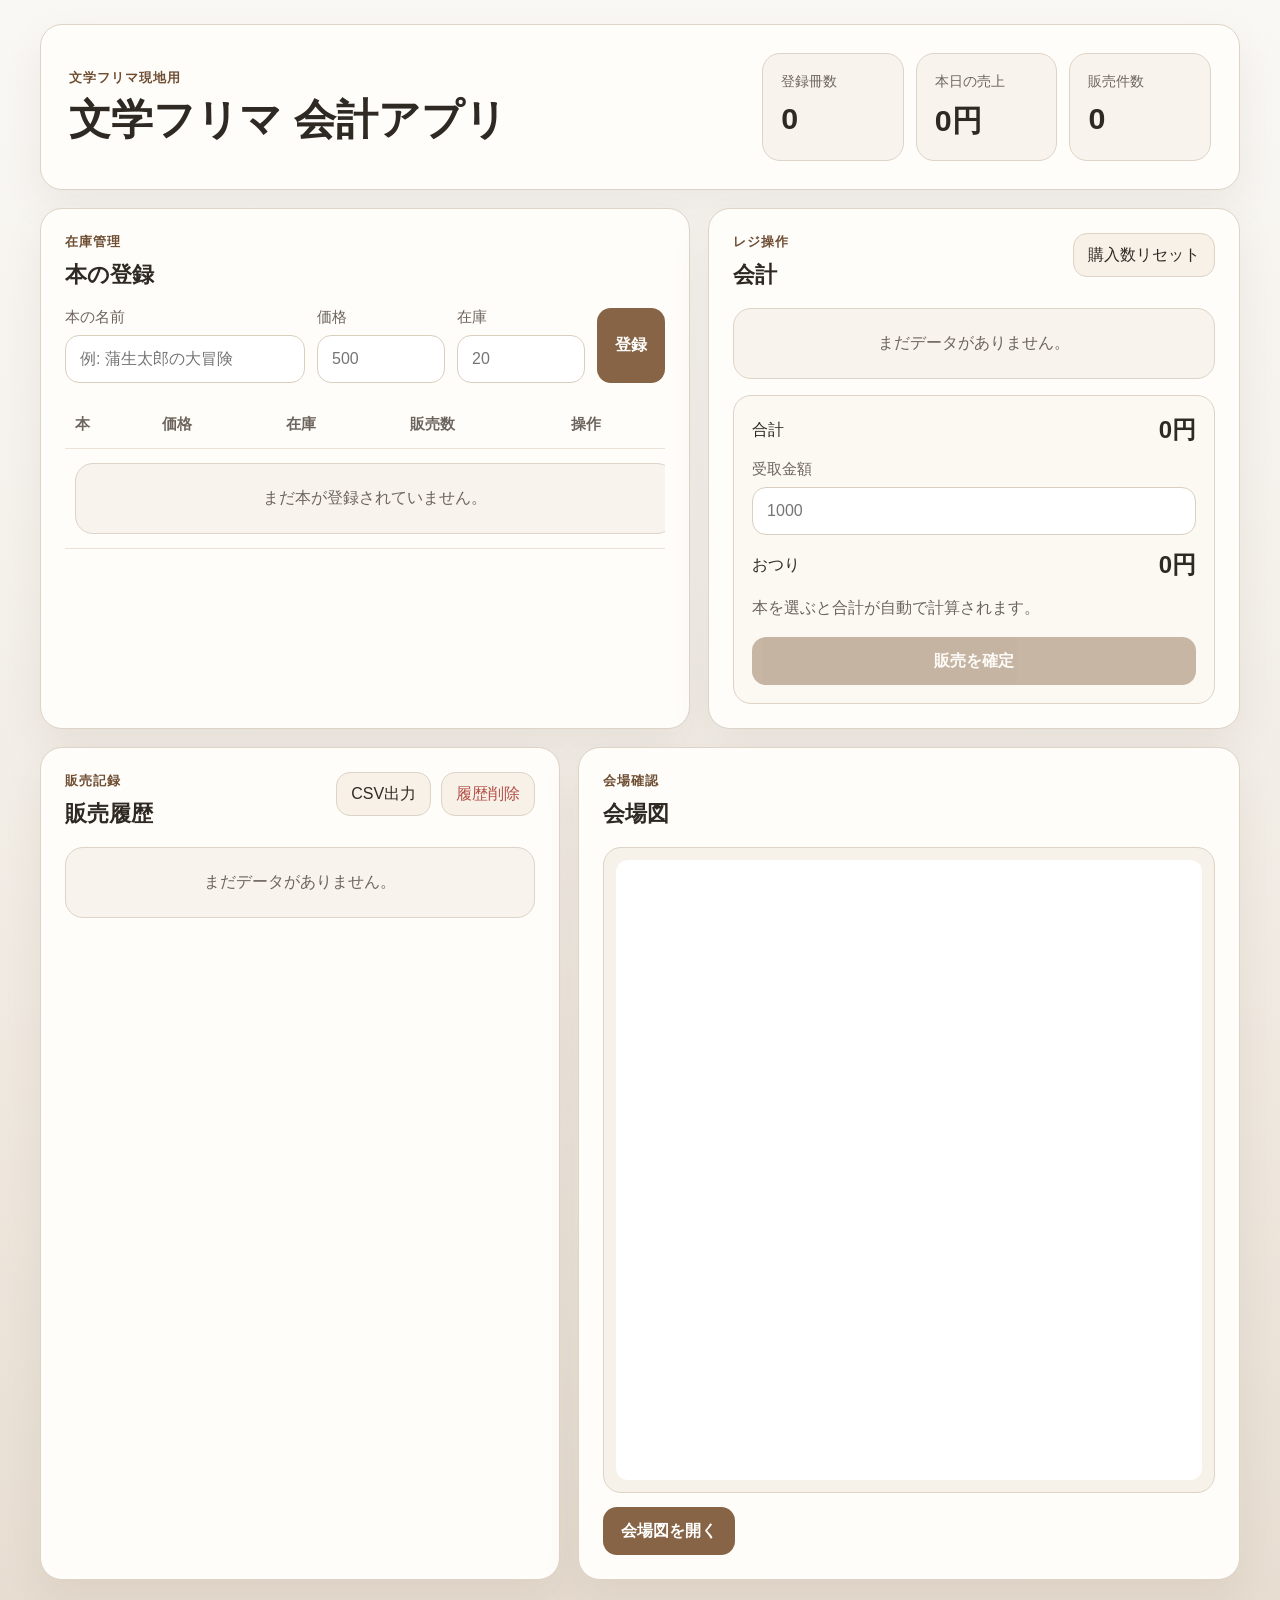
==== index.html @ 153bf6fe "first commit" ====
﻿<!DOCTYPE html>
<html lang="ja">
<head>
  <meta charset="UTF-8" />
  <meta name="viewport" content="width=device-width, initial-scale=1.0" />
  <meta name="theme-color" content="#f5f1e8" />
  <meta name="description" content="文学フリマ向けのオフライン寄り会計Webアプリ" />
  <title>文学フリマ 会計アプリ</title>
  <link rel="stylesheet" href="style.css" />
</head>
<body>
  <main class="app-shell">
    <header class="hero-panel panel">
      <div>
        <p class="eyebrow">文学フリマ現地用</p>
        <h1>文学フリマ 会計アプリ</h1>
      </div>
      <div class="hero-stats">
        <div class="stat-card">
          <span class="stat-label">登録冊数</span>
          <strong id="book-count">0</strong>
        </div>
        <div class="stat-card">
          <span class="stat-label">本日の売上</span>
          <strong id="sales-total">0円</strong>
        </div>
        <div class="stat-card accent">
          <span class="stat-label">販売件数</span>
          <strong id="sale-count">0</strong>
        </div>
      </div>
    </header>

    <section class="workspace">
      <section class="panel">
        <div class="section-head">
          <div>
            <p class="section-kicker">在庫管理</p>
            <h2>本の登録</h2>
          </div>
        </div>

        <form id="book-form" class="book-form">
          <label>
            <span>本の名前</span>
            <input id="book-name" type="text" maxlength="60" placeholder="例: 蒲生太郎の大冒険" required />
          </label>
          <label>
            <span>価格</span>
            <input id="book-price" type="number" min="0" step="1" placeholder="500" required />
          </label>
          <label>
            <span>在庫</span>
            <input id="book-stock" type="number" min="0" step="1" placeholder="20" required />
          </label>
          <button class="primary-button" type="submit">登録</button>
        </form>

        <div class="table-wrap">
          <table class="inventory-table">
            <thead>
              <tr>
                <th>本</th>
                <th>価格</th>
                <th>在庫</th>
                <th>販売数</th>
                <th>操作</th>
              </tr>
            </thead>
            <tbody id="inventory-body"></tbody>
          </table>
        </div>
      </section>

      <section class="panel">
        <div class="section-head">
          <div>
            <p class="section-kicker">レジ操作</p>
            <h2>会計</h2>
          </div>
          <button id="reset-quantities" class="ghost-button" type="button">購入数リセット</button>
        </div>

        <div id="checkout-list" class="checkout-list"></div>

        <div class="checkout-summary">
          <div class="summary-row">
            <span>合計</span>
            <strong id="grand-total">0円</strong>
          </div>
          <label class="money-field">
            <span>受取金額</span>
            <input id="received-amount" type="number" min="0" step="1" placeholder="1000" />
          </label>
          <div class="summary-row change-row">
            <span>おつり</span>
            <strong id="change-amount">0円</strong>
          </div>
          <p id="checkout-note" class="checkout-note">本を選ぶと合計が自動で計算されます。</p>
          <button id="complete-sale" class="primary-button wide" type="button">販売を確定</button>
        </div>
      </section>
    </section>

    <section class="workspace lower-grid">
      <section class="panel">
        <div class="section-head">
          <div>
            <p class="section-kicker">販売記録</p>
            <h2>販売履歴</h2>
          </div>
          <div class="head-actions">
            <button id="export-csv" class="ghost-button" type="button">CSV出力</button>
            <button id="clear-history" class="ghost-button danger" type="button">履歴削除</button>
          </div>
        </div>
        <div id="history-list" class="history-list"></div>
      </section>

      <section class="panel map-panel">
        <div class="section-head">
          <div>
            <p class="section-kicker">会場確認</p>
            <h2>会場図</h2>
          </div>
        </div>
        <div class="map-stack">
          <div class="map-frame">
            <iframe
              class="map-viewer"
              src="assets/maps/for_visitor_tokyo42_map_z.pdf"
              title="文学フリマ 会場図"
            ></iframe>
          </div>
        </div>
        <div class="map-links">
          <a class="primary-button map-link" href="assets/maps/for_visitor_tokyo42_map_z.pdf" target="_blank" rel="noopener noreferrer">会場図を開く</a>
        </div>
      </section>
    </section>
  </main>

  <template id="empty-template">
    <div class="empty-state">まだデータがありません。</div>
  </template>

  <script src="app.js"></script>
</body>
</html>
---- style.css ----
:root {
  --bg: #f3efe8;
  --bg-accent: #e7ddd0;
  --panel: #fffdfa;
  --panel-soft: #f8f3ec;
  --line: #ddd3c6;
  --text: #2f2923;
  --muted: #6d655d;
  --accent: #876445;
  --accent-strong: #6f4f34;
  --danger: #b34f46;
  --shadow: 0 18px 40px rgba(84, 69, 54, 0.08);
}

* {
  box-sizing: border-box;
}

body {
  margin: 0;
  min-height: 100vh;
  font-family: "Hiragino Sans", "Yu Gothic", "Meiryo", sans-serif;
  color: var(--text);
  background:
    linear-gradient(180deg, rgba(255, 255, 255, 0.55), rgba(255, 255, 255, 0)),
    linear-gradient(180deg, var(--bg), var(--bg-accent));
}

button,
input,
a {
  font: inherit;
}

.app-shell {
  width: min(1200px, calc(100% - 32px));
  margin: 0 auto;
  padding: 24px 0 40px;
}

.panel {
  background: var(--panel);
  border: 1px solid var(--line);
  border-radius: 22px;
  box-shadow: var(--shadow);
}

.hero-panel {
  display: grid;
  grid-template-columns: minmax(0, 1.5fr) minmax(280px, 1fr);
  gap: 20px;
  padding: 28px;
  align-items: center;
}

.eyebrow,
.section-kicker {
  margin: 0 0 8px;
  color: var(--accent-strong);
  font-size: 0.82rem;
  font-weight: 700;
  letter-spacing: 0.08em;
}

h1,
h2,
p {
  margin: 0;
}

h1 {
  font-size: clamp(1.9rem, 3.3vw, 3rem);
  line-height: 1.2;
}

h2 {
  font-size: 1.4rem;
}

.lead {
  margin-top: 12px;
  max-width: 52rem;
  color: var(--muted);
  line-height: 1.75;
}

.hero-stats {
  display: grid;
  grid-template-columns: repeat(3, minmax(0, 1fr));
  gap: 12px;
}

.stat-card {
  padding: 18px;
  border-radius: 18px;
  border: 1px solid var(--line);
  background: var(--panel-soft);
}

.stat-label {
  display: block;
  margin-bottom: 10px;
  color: var(--muted);
  font-size: 0.88rem;
}

.stat-card strong {
  font-size: clamp(1.3rem, 2.4vw, 1.9rem);
}

.workspace {
  display: grid;
  grid-template-columns: minmax(0, 1.1fr) minmax(340px, 0.9fr);
  gap: 18px;
  margin-top: 18px;
}

.lower-grid {
  grid-template-columns: minmax(0, 0.88fr) minmax(420px, 1.12fr);
}

.workspace > .panel {
  padding: 24px;
}

.section-head {
  display: flex;
  justify-content: space-between;
  align-items: flex-start;
  gap: 12px;
  margin-bottom: 18px;
}

.head-actions {
  display: flex;
  gap: 10px;
  flex-wrap: wrap;
}

.book-form {
  display: grid;
  grid-template-columns: minmax(0, 1.5fr) minmax(120px, 0.8fr) minmax(120px, 0.8fr) auto;
  gap: 12px;
  margin-bottom: 18px;
}

label span {
  display: block;
  margin-bottom: 8px;
  color: var(--muted);
  font-size: 0.92rem;
}

input {
  width: 100%;
  min-height: 48px;
  padding: 12px 14px;
  border: 1px solid #d9cfbf;
  border-radius: 14px;
  background: #fff;
  color: var(--text);
}

input:focus {
  outline: 2px solid rgba(135, 100, 69, 0.18);
  border-color: var(--accent);
}

.primary-button,
.ghost-button,
.qty-button,
.row-action {
  border: 0;
  border-radius: 14px;
  cursor: pointer;
  transition: background-color 0.15s ease, transform 0.15s ease, opacity 0.15s ease;
}

.primary-button:hover,
.ghost-button:hover,
.qty-button:hover,
.row-action:hover {
  transform: translateY(-1px);
}

.primary-button {
  display: inline-flex;
  align-items: center;
  justify-content: center;
  min-height: 48px;
  padding: 12px 18px;
  background: var(--accent);
  color: #fff;
  font-weight: 700;
  text-decoration: none;
}

.primary-button.wide {
  width: 100%;
}

.ghost-button,
.row-action,
.qty-button {
  min-height: 44px;
  padding: 10px 14px;
  background: #f7f1e8;
  color: var(--text);
  border: 1px solid var(--line);
}

.ghost-button.danger {
  color: var(--danger);
}

.table-wrap {
  overflow-x: auto;
  -webkit-overflow-scrolling: touch;
}

.inventory-table {
  width: 100%;
  min-width: 620px;
  border-collapse: collapse;
}

.inventory-table th,
.inventory-table td {
  padding: 14px 10px;
  border-bottom: 1px solid #ebe2d7;
  text-align: left;
  vertical-align: middle;
}

.inventory-table th {
  color: var(--muted);
  font-size: 0.92rem;
  font-weight: 700;
}

.inline-input {
  max-width: 96px;
  min-height: 42px;
  padding: 9px 10px;
}

.checkout-list,
.history-list {
  display: grid;
  gap: 12px;
}

.checkout-item,
.history-item,
.empty-state,
.map-frame {
  border: 1px solid var(--line);
  border-radius: 18px;
  background: var(--panel-soft);
}

.checkout-item {
  display: grid;
  grid-template-columns: minmax(0, 1fr) auto;
  gap: 14px;
  padding: 14px;
}

.checkout-name {
  font-weight: 700;
  font-size: 1rem;
}

.checkout-meta,
.history-lines,
.map-note {
  color: var(--muted);
  line-height: 1.7;
}

.checkout-meta {
  margin-top: 6px;
  font-size: 0.93rem;
}

.qty-box {
  display: flex;
  align-items: center;
  gap: 10px;
}

.qty-button {
  width: 44px;
  min-width: 44px;
  padding: 0;
  font-size: 1.1rem;
}

.qty-value {
  min-width: 28px;
  text-align: center;
  font-weight: 700;
}

.checkout-summary {
  margin-top: 16px;
  padding: 18px;
  border: 1px solid var(--line);
  border-radius: 18px;
  background: #fcf8f2;
}

.summary-row {
  display: flex;
  justify-content: space-between;
  align-items: center;
  gap: 12px;
  margin-bottom: 14px;
}

.summary-row strong {
  font-size: 1.5rem;
}

.money-field {
  display: block;
  margin-bottom: 14px;
}

.checkout-note {
  margin: 0 0 16px;
  color: var(--muted);
  line-height: 1.65;
}

.history-item {
  padding: 14px;
}

.history-top {
  display: flex;
  justify-content: space-between;
  gap: 12px;
  margin-bottom: 8px;
}

.history-total {
  color: var(--accent-strong);
  font-weight: 700;
}

.map-panel {
  display: flex;
  flex-direction: column;
}

.map-stack {
  display: grid;
}

.map-frame {
  overflow: hidden;
  background: #f6f1e9;
  padding: 12px;
}

.map-viewer {
  display: block;
  width: 100%;
  min-height: 620px;
  border: 0;
  border-radius: 12px;
  background: #fff;
}

.map-links {
  display: flex;
  flex-wrap: wrap;
  gap: 12px;
  margin-top: 14px;
}

.map-link {
  align-self: flex-start;
}

.empty-state {
  padding: 24px;
  text-align: center;
  color: var(--muted);
}

@media (max-width: 1100px) {
  .hero-panel,
  .workspace,
  .lower-grid {
    grid-template-columns: 1fr;
  }

  .map-viewer {
    min-height: 520px;
  }
}

@media (max-width: 820px) {
  .app-shell {
    width: min(100% - 20px, 1200px);
    padding: 14px 0 28px;
  }

  .hero-panel,
  .workspace > .panel {
    padding: 18px;
    border-radius: 18px;
  }

  .hero-stats {
    grid-template-columns: 1fr;
  }

  .book-form {
    grid-template-columns: 1fr 1fr;
  }

  .book-form .primary-button {
    grid-column: 1 / -1;
  }

  .section-head,
  .history-top,
  .checkout-item {
    display: grid;
    grid-template-columns: 1fr;
  }

  .head-actions {
    width: 100%;
  }

  .head-actions > * {
    flex: 1 1 180px;
  }

  .qty-box {
    justify-content: flex-start;
  }

  .map-viewer {
    min-height: 460px;
  }
}

@media (max-width: 560px) {
  .book-form,
  .summary-row {
    grid-template-columns: 1fr;
  }

  .map-link,
  .ghost-button,
  .primary-button,
  .row-action {
    width: 100%;
  }

  .map-viewer {
    min-height: 380px;
  }
}
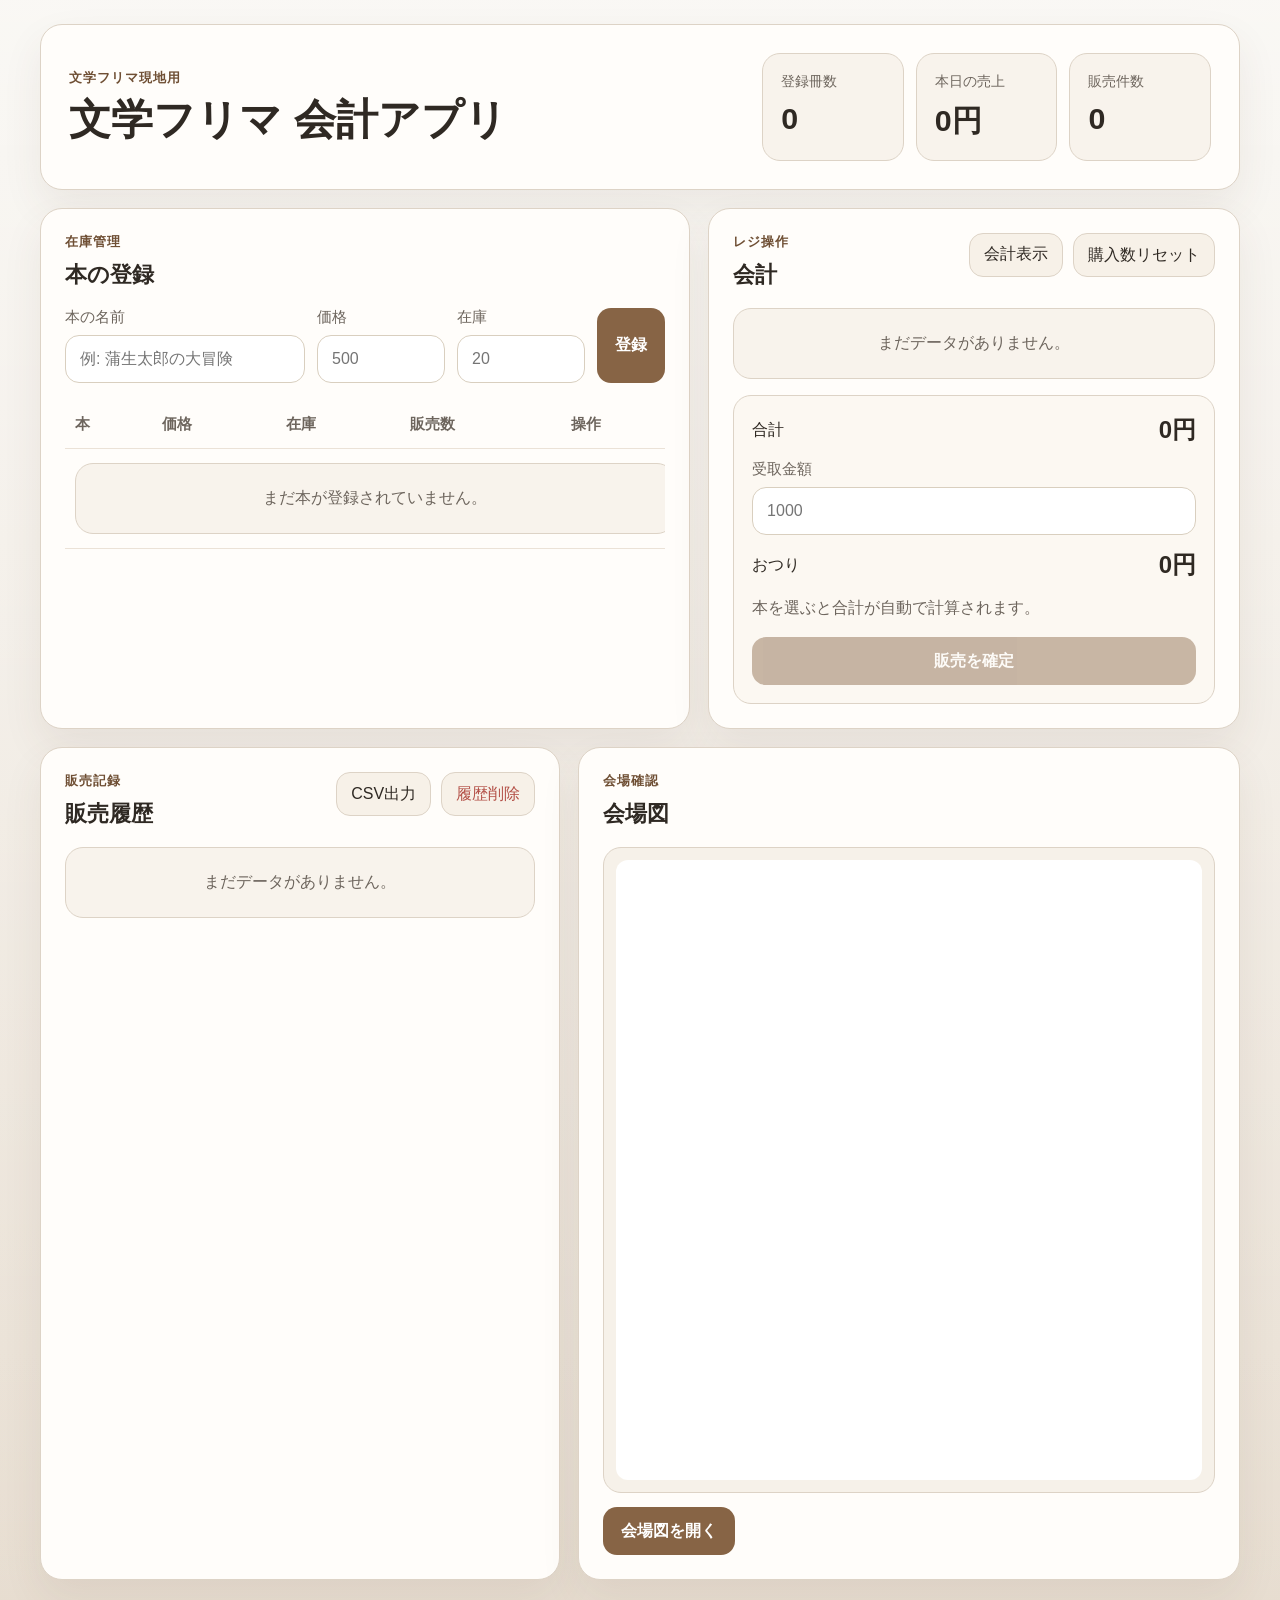
==== commit 91dd9f67: "fix_0426" ====
--- a/index.html
+++ b/index.html
@@ -78,7 +78,10 @@
             <p class="section-kicker">レジ操作</p>
             <h2>会計</h2>
           </div>
-          <button id="reset-quantities" class="ghost-button" type="button">購入数リセット</button>
+          <div class="head-actions">
+            <a class="ghost-button nav-button" href="price-display.html">会計表示</a>
+            <button id="reset-quantities" class="ghost-button" type="button">購入数リセット</button>
+          </div>
         </div>
 
         <div id="checkout-list" class="checkout-list"></div>
--- a/style.css
+++ b/style.css
@@ -213,6 +213,10 @@
   color: var(--danger);
 }
 
+.nav-button {
+  text-decoration: none;
+}
+
 .table-wrap {
   overflow-x: auto;
   -webkit-overflow-scrolling: touch;
